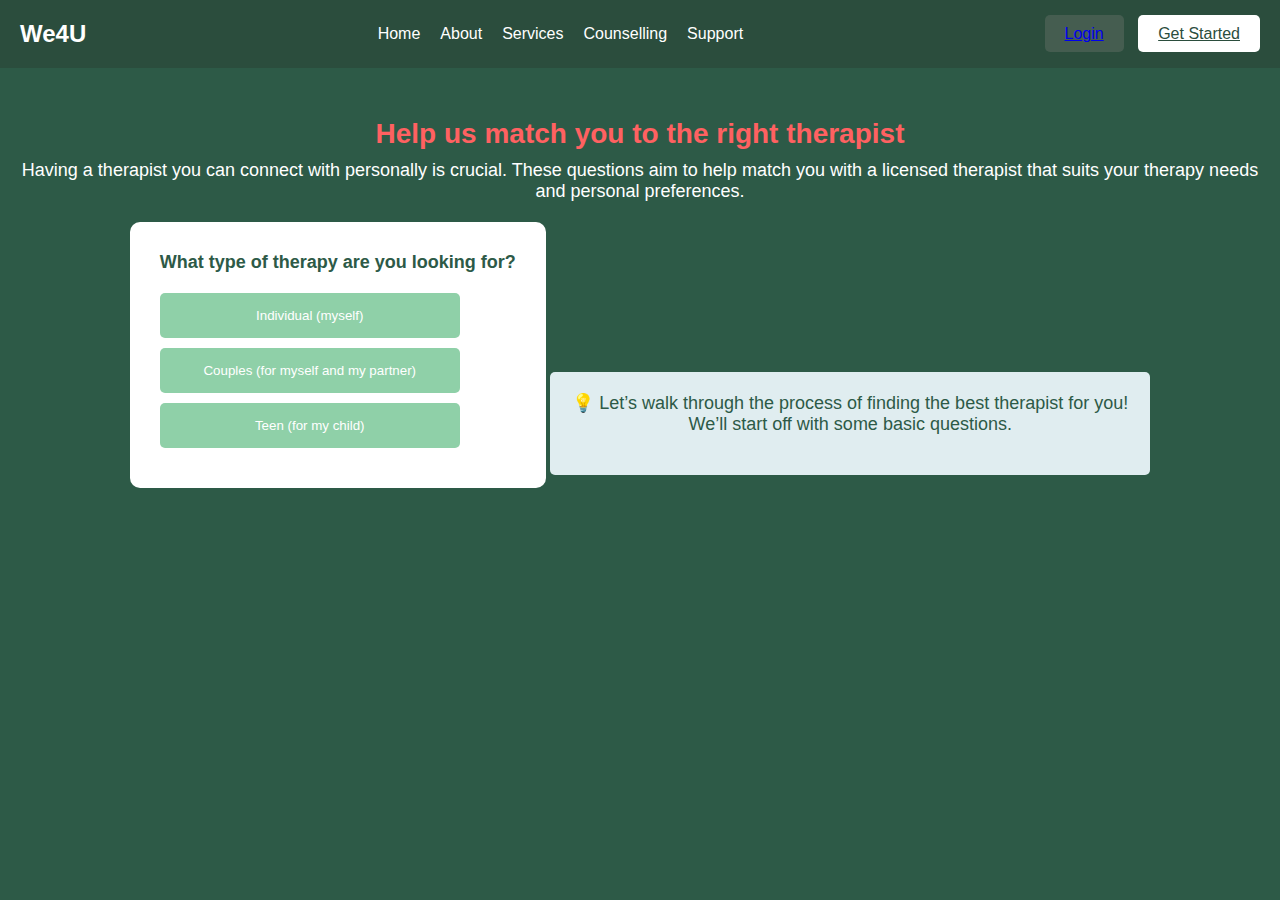
==== counselling.html @ 2eade40b "Pushing the files of the site" ====
<!DOCTYPE html>
<html lang="en">

<head>
    <meta charset="UTF-8">
    <meta name="viewport" content="width=device-width, initial-scale=1.0">
    <title>Therapist Matching</title>
    <link rel="stylesheet" href="CSS/style2.css">
</head>

<body>

    <!-- Header -->
    <header>
        <div class="logo">
            <h1>We4U</h1>
        </div>
        <nav>
            <ul>
                <li><a href="Site.html">Home</a></li>
                <li><a href="#">About</a></li>
                <li><a href="#">Services</a></li>
                <li><a href="#">Counselling</a></li>
                <li><a href="#">Support</a></li>
            </ul>
        </nav>
        <div class="cta-buttons">
            <a href="#" class="login">Login</a>
            <a href="#" class="get-started">Get Started</a>
        </div>
    </header>

    <!-- Therapy Matching Section -->
    <section class="matching-section">
        <h2>Help us match you to the right therapist</h2>
        <p>Having a therapist you can connect with personally is crucial. These questions aim to help match you with a
            licensed therapist that suits your therapy needs and personal preferences.</p>

        <div class="therapy-options">
            <p>What type of therapy are you looking for?</p>
            <button class="therapy-option">Individual (myself)</button>
            <button class="therapy-option">Couples (for myself and my partner)</button>
            <button class="therapy-option">Teen (for my child)</button>
        </div>

        <div class="info-box">
            <p>💡 Let’s walk through the process of finding the best therapist for you! We’ll start off with some basic
                questions.</p>
        </div>
    </section>

</body>

</html>
---- CSS/style2.css ----
* {
    margin: 0;
    padding: 0;
    box-sizing: border-box;
}

body {
    font-family: Arial, sans-serif;
    background-color: #2d5a47;
    color: #fff;
}

header {
    display: flex;
    justify-content: space-between;
    align-items: center;
    padding: 20px;
    background-color: #2b4d3d;
}

header .logo h1 {
    font-size: 24px;
}

nav ul {
    list-style: none;
    display: flex;
    gap: 20px;
}

nav a {
    text-decoration: none;
    color: #fff;
}

.cta-buttons a {
    margin-left: 10px;
    padding: 10px 20px;
    border-radius: 5px;
}

.login {
    background-color: #455d50;
}

.get-started {
    background-color: #fff;
    color: #2b4d3d;
}

/* Therapy Matching Section */
.matching-section {
    text-align: center;
    padding: 50px 20px;
    background-color: #2d5a47;
    color: #fff;
}

.matching-section h2 {
    font-size: 28px;
    color: #ff6161;
    margin-bottom: 10px;
}

.matching-section p {
    font-size: 18px;
    margin-bottom: 20px;
}

.therapy-options {
    background-color: #fff;
    color: #2d5a47;
    padding: 30px;
    border-radius: 10px;
    display: inline-block;
}

.therapy-options p {
    color: #2d5a47;
    font-weight: bold;
    margin-bottom: 20px;
}

.therapy-option {
    display: block;
    background-color: #8fd0a8;
    color: #fff;
    padding: 15px;
    margin: 10px 0;
    border: none;
    border-radius: 5px;
    width: 100%;
    max-width: 300px;
    cursor: pointer;
}

.therapy-option:hover {
    background-color: #76b88e;
}

.info-box {
    margin-top: 20px;
    padding: 20px;
    background-color: #e0edf0;
    color: #2d5a47;
    border-radius: 5px;
    display: inline-block;
    font-size: 16px;
    max-width: 600px;
}
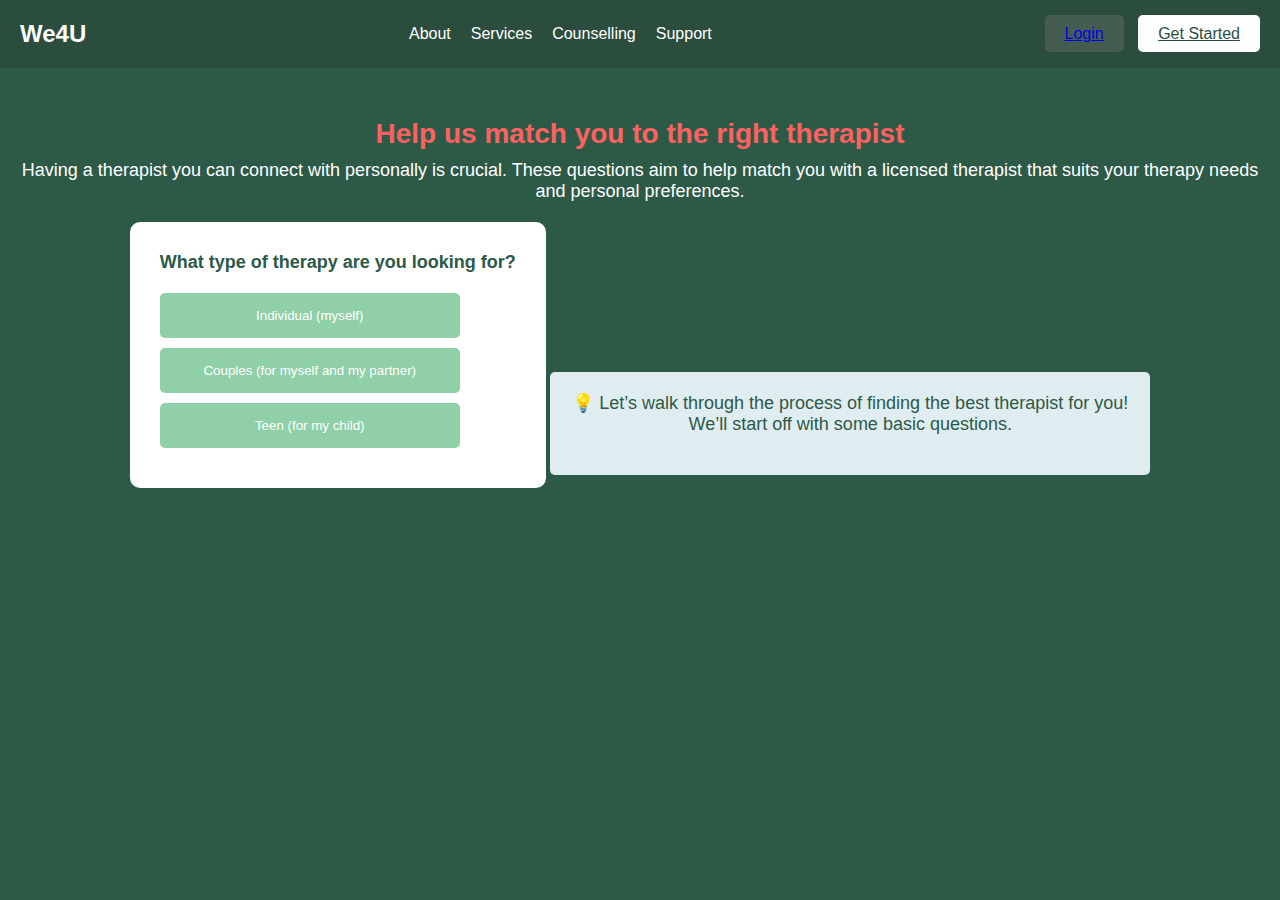
==== commit da8dcdea: "modified some changes" ====
--- a/counselling.html
+++ b/counselling.html
@@ -17,11 +17,11 @@
         </div>
         <nav>
             <ul>
-                <li><a href="Site.html">Home</a></li>
-                <li><a href="#">About</a></li>
+                <li><a href="index.htmlHome</a></li>
+                <li><a href=" #">About</a></li>
                 <li><a href="#">Services</a></li>
-                <li><a href="#">Counselling</a></li>
-                <li><a href="#">Support</a></li>
+                <li><a href="counselling.html">Counselling</a></li>
+                <li><a href="Support.html">Support</a></li>
             </ul>
         </nav>
         <div class="cta-buttons">
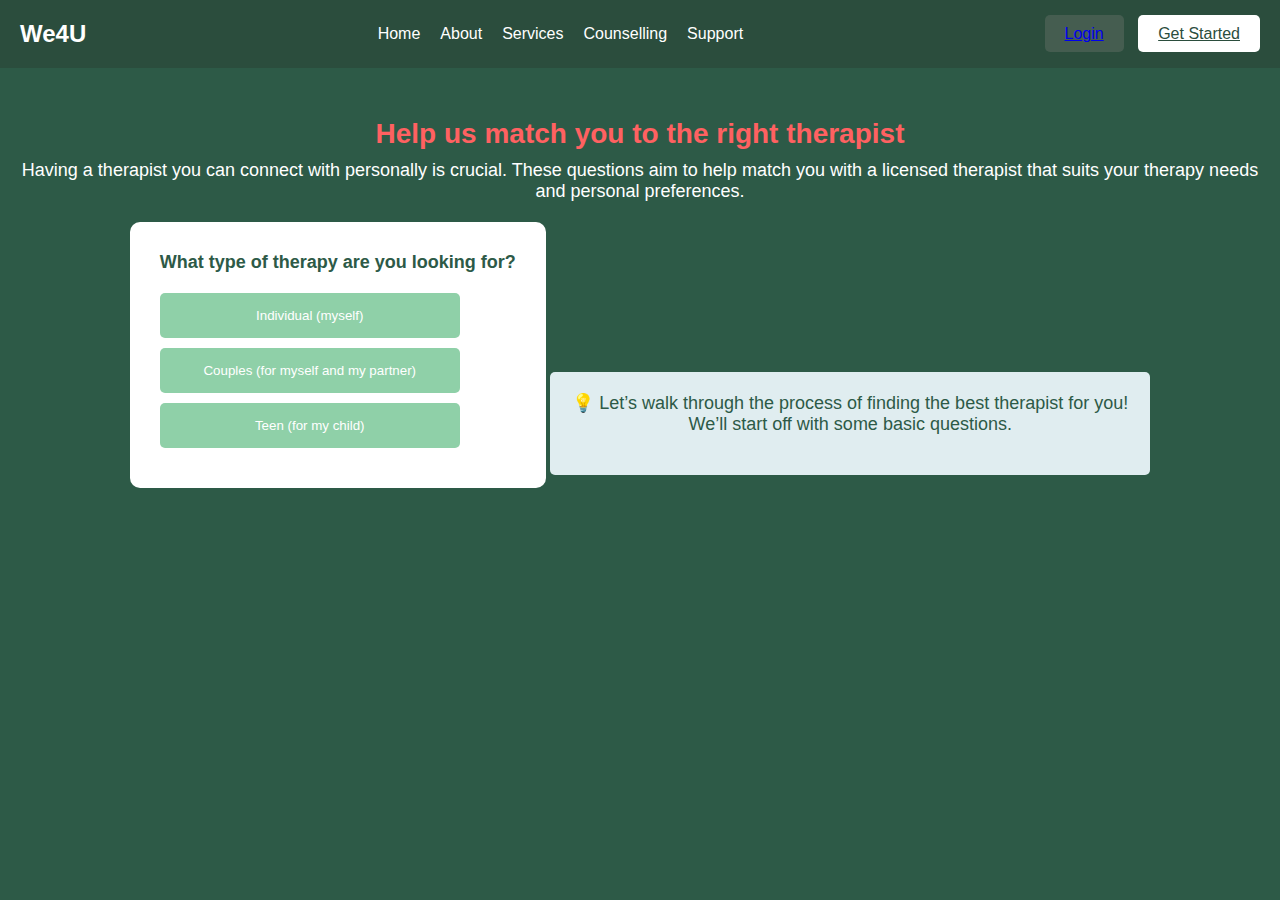
==== commit ee630ec8: "change done in Ui" ====
--- a/counselling.html
+++ b/counselling.html
@@ -17,7 +17,7 @@
         </div>
         <nav>
             <ul>
-                <li><a href="index.htmlHome</a></li>
+                <li><a href="index.html">Home</a></li>
                 <li><a href=" #">About</a></li>
                 <li><a href="#">Services</a></li>
                 <li><a href="counselling.html">Counselling</a></li>
